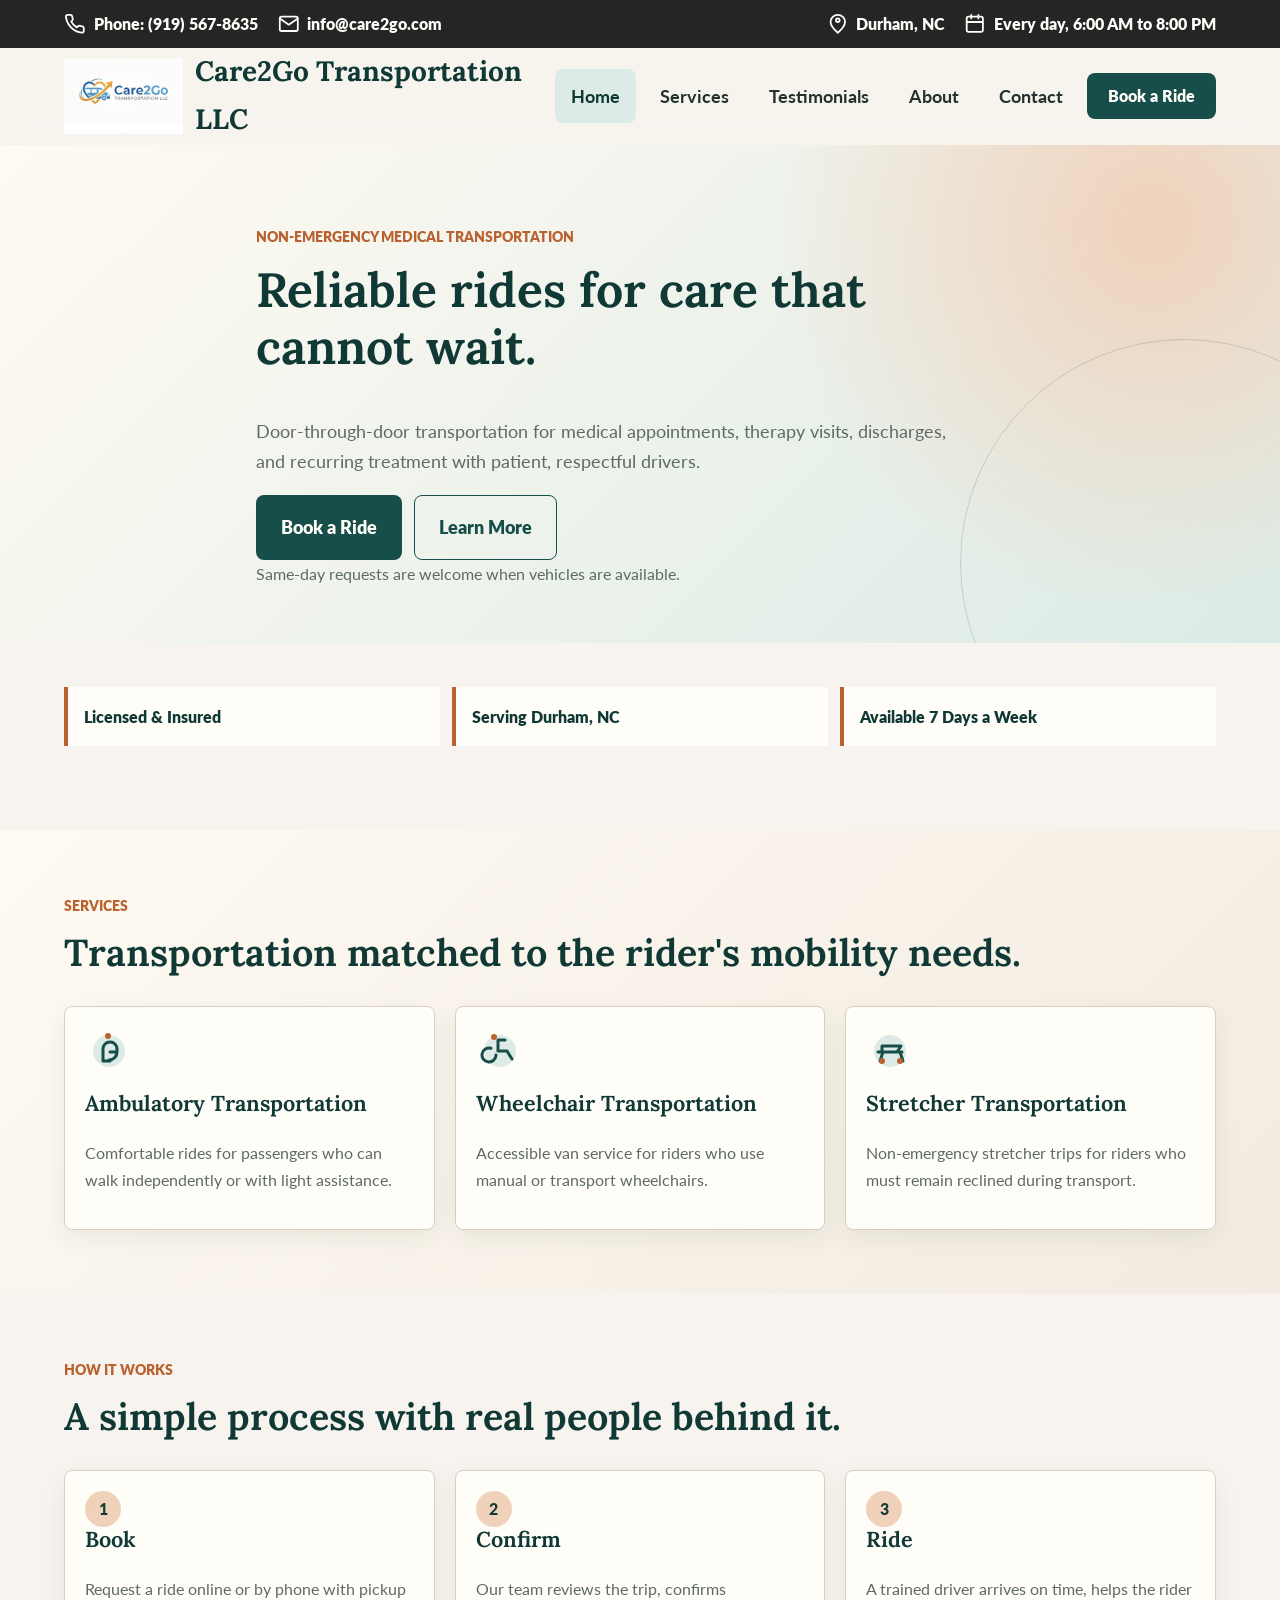
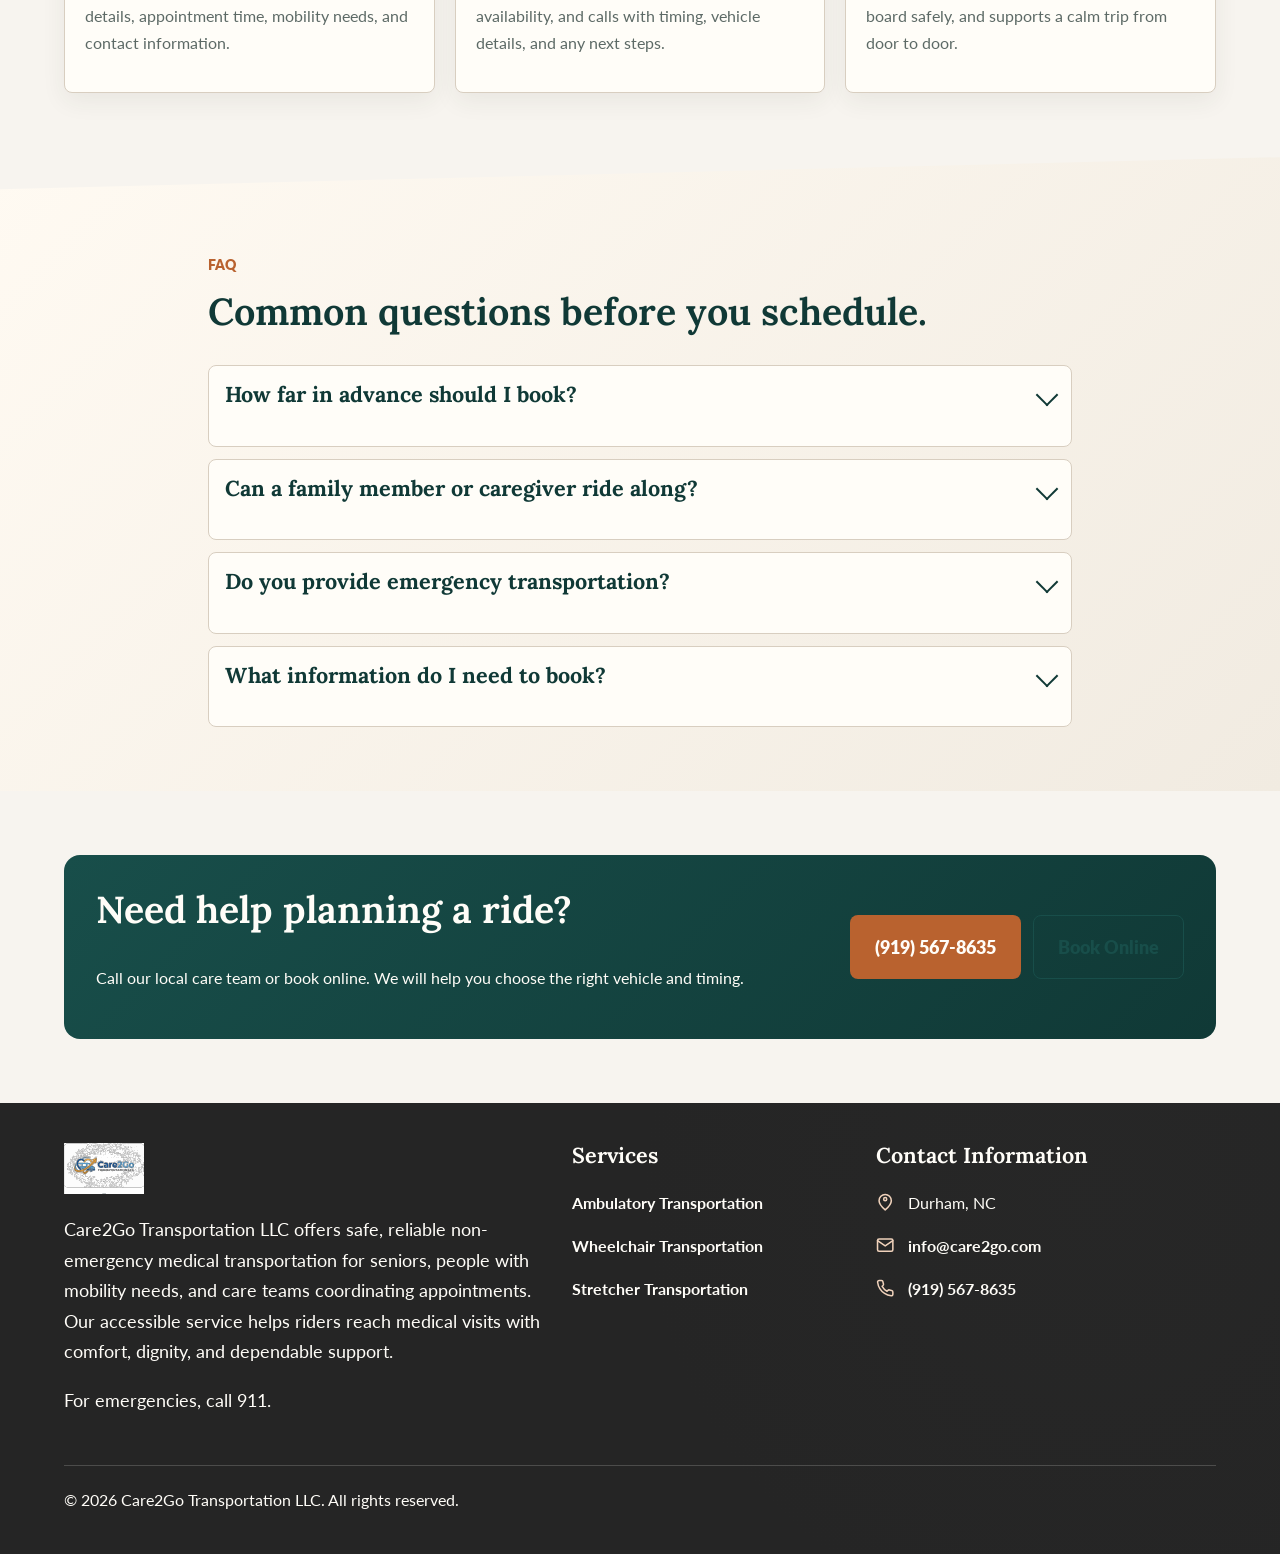
==== index.html @ b7000caa "created Care2Go web, needs work on styling" ====
<!doctype html>
<html lang="en">
  <head>
    <meta charset="utf-8">
    <meta name="viewport" content="width=device-width, initial-scale=1">
    <meta name="description" content="">
    <meta property="og:title" content="">
    <meta property="og:description" content="">
    <meta property="og:type" content="website">
    <link rel="preconnect" href="https://fonts.googleapis.com">
    <link rel="preconnect" href="https://fonts.gstatic.com" crossorigin>
    <link rel="icon" type="image/svg+xml" href="images/logo.svg">
    <link href="https://fonts.googleapis.com/css2?family=Lora:wght@400;600;700&family=Lato:wght@400;700&display=swap" rel="stylesheet">
    <link rel="stylesheet" href="css/variables.css">
    <link rel="stylesheet" href="css/base.css">
    <link rel="stylesheet" href="css/layout.css">
    <link rel="stylesheet" href="css/components.css">
    <link rel="stylesheet" href="css/animations.css">
    <script src="data/content.js" defer></script>
    <script src="js/layout.js" defer></script>
    <script src="js/render.js" defer></script>
    <script src="js/nav.js" defer></script>
    <script src="js/accordion.js" defer></script>
    <script src="js/smooth-scroll.js" defer></script>
    <script src="js/scroll-animations.js" defer></script>
  </head>
  <body data-page="home">
    <a class="skip-link" href="#main" data-skip-link></a>
    <header class="site-header" data-site-header></header>
    <main id="main" tabindex="-1"></main>
    <footer class="site-footer" data-site-footer></footer>
  </body>
</html>
---- css/variables.css ----
:root {
  --font-display: "Lora", Georgia, serif;
  --font-body: "Lato", Arial, sans-serif;

  --color-base: #f7f4ef;
  --color-base-soft: #fffaf2;
  --color-base-strong: #ece5da;
  --color-surface: #fffdf8;
  --color-surface-muted: #f1ebe1;
  --color-primary: #184e4a;
  --color-primary-dark: #103936;
  --color-primary-soft: #dcebe6;
  --color-utility-bar: #252525;
  --color-accent: #b9622f;
  --color-accent-soft: #f0d2bb;
  --color-text: #24322f;
  --color-text-muted: #5d6a66;
  --color-border: #d8cec0;
  --color-focus: #8f4d22;
  --color-shadow: rgba(36, 50, 47, 0.14);
  --color-overlay: rgba(16, 57, 54, 0.94);

  --space-1: 0.25rem;
  --space-2: 0.5rem;
  --space-3: 0.75rem;
  --space-4: 1rem;
  --space-5: 1.25rem;
  --space-6: 1.5rem;
  --space-7: 2rem;
  --space-8: 2.5rem;
  --space-9: 3rem;
  --space-10: 4rem;
  --space-11: 5rem;
  --space-12: 6rem;

  --radius-xs: 0.25rem;
  --radius-sm: 0.5rem;
  --radius-md: 0.75rem;
  --radius-lg: 1rem;

  --container: 72rem;
  --container-narrow: 54rem;
  --border-width: 0.0625rem;
  --focus-width: 0.1875rem;
  --nav-height: 6rem;

  --font-size-xs: 0.875rem;
  --font-size-sm: 0.95rem;
  --font-size-base: 1rem;
  --font-size-md: 1.125rem;
  --font-size-lg: 1.35rem;
  --font-size-xl: 1.75rem;
  --font-size-2xl: 2.35rem;
  --font-size-3xl: 3rem;

  --line-tight: 1.12;
  --line-heading: 1.2;
  --line-body: 1.7;

  --duration-fast: 160ms;
  --duration-med: 260ms;
  --duration-slow: 620ms;
  --ease-standard: cubic-bezier(0.2, 0.8, 0.2, 1);
}
---- css/base.css ----
*,
*::before,
*::after {
  box-sizing: border-box;
}

html {
  min-width: 320px;
  scroll-behavior: smooth;
}

body {
  margin: 0;
  background: var(--color-base);
  color: var(--color-text);
  font-family: var(--font-body);
  font-size: var(--font-size-base);
  line-height: var(--line-body);
  text-rendering: optimizeLegibility;
}

body.nav-open {
  overflow: hidden;
}

img,
svg,
iframe {
  max-width: 100%;
}

img {
  display: block;
  height: auto;
}

a {
  color: var(--color-primary);
  text-decoration-thickness: var(--border-width);
  text-underline-offset: var(--space-1);
}

a:hover {
  color: var(--color-primary-dark);
}

button,
input,
textarea {
  font: inherit;
}

button {
  cursor: pointer;
}

:focus-visible {
  outline: var(--focus-width) solid var(--color-focus);
  outline-offset: var(--space-1);
}

h1,
h2,
h3,
p {
  margin-top: 0;
}

h1,
h2,
h3 {
  color: var(--color-primary-dark);
  font-family: var(--font-display);
  font-weight: 650;
  line-height: var(--line-heading);
}

h1 {
  font-size: clamp(var(--font-size-2xl), 7vw, var(--font-size-3xl));
}

h2 {
  font-size: clamp(var(--font-size-xl), 4vw, var(--font-size-2xl));
}

h3 {
  font-size: var(--font-size-lg);
}

p {
  color: var(--color-text-muted);
}

main {
  min-height: 60vh;
}

.skip-link {
  position: absolute;
  top: var(--space-3);
  left: var(--space-3);
  z-index: 1000;
  transform: translateY(-140%);
  border-radius: var(--radius-sm);
  background: var(--color-primary-dark);
  color: var(--color-surface);
  padding: var(--space-3) var(--space-4);
  text-decoration: none;
  transition: transform var(--duration-fast) var(--ease-standard);
}

.skip-link:focus {
  transform: translateY(0);
}

.sr-only {
  position: absolute;
  width: 1px;
  height: 1px;
  overflow: hidden;
  clip: rect(0, 0, 0, 0);
  white-space: nowrap;
}
---- css/layout.css ----
.container {
  width: min(100% - (var(--space-5) * 2), var(--container));
  margin-inline: auto;
}

.container-narrow {
  width: min(100% - (var(--space-5) * 2), var(--container-narrow));
  margin-inline: auto;
}

.section {
  padding-block: var(--space-10);
}

.booking-form-section {
  padding-top: var(--space-6);
}

.section-muted {
  background:
    linear-gradient(135deg, var(--color-base-soft), var(--color-surface-muted));
}

.section-diagonal {
  clip-path: polygon(0 var(--space-7), 100% 0, 100% 100%, 0 100%);
  padding-top: var(--space-12);
}

.page-header {
  padding-block: var(--space-10) var(--space-8);
  background:
    radial-gradient(circle at 85% 10%, var(--color-accent-soft), transparent 28rem),
    linear-gradient(135deg, var(--color-base-soft), var(--color-primary-soft));
}

.page-header .container-narrow {
  margin-inline: auto;
}

.eyebrow {
  color: var(--color-accent);
  font-size: var(--font-size-xs);
  font-weight: 800;
  margin-bottom: var(--space-3);
  text-transform: uppercase;
}

.intro {
  max-width: 44rem;
  font-size: var(--font-size-md);
}

.grid {
  display: grid;
  gap: var(--space-5);
}

.grid-3 {
  grid-template-columns: 1fr;
}

.grid-2 {
  grid-template-columns: 1fr;
}

.split {
  display: grid;
  gap: var(--space-7);
}

.hero {
  position: relative;
  overflow: hidden;
  padding-block: var(--space-11) var(--space-8);
  background:
    linear-gradient(120deg, rgba(24, 78, 74, 0.12) 0 1px, transparent 1px 7rem),
    radial-gradient(circle at 90% 16%, var(--color-accent-soft), transparent 24rem),
    linear-gradient(135deg, var(--color-base-soft), var(--color-primary-soft));
}

.hero::after {
  position: absolute;
  right: -8rem;
  bottom: -9rem;
  width: 28rem;
  height: 28rem;
  border: var(--border-width) solid rgba(24, 78, 74, 0.18);
  border-radius: 50%;
  content: "";
}

.hero-content {
  position: relative;
  z-index: 1;
  max-width: 48rem;
}

.hero-actions,
.cta-actions,
.button-row {
  display: flex;
  flex-wrap: wrap;
  gap: var(--space-3);
  align-items: center;
}

.trust-bar {
  display: grid;
  gap: var(--space-3);
  padding-block: var(--space-5);
}

.feature-row {
  display: grid;
  gap: var(--space-6);
  align-items: center;
}

.jotform-frame {
  width: 100%;
  height: 90rem;
  min-height: 56rem;
  border: 0;
  background: transparent;
  overflow: hidden;
}

.booking-form-shell {
  display: grid;
  gap: var(--space-4);
}

.booking-form-fallback {
  margin-inline: auto;
  text-align: center;
}

@media (min-width: 48rem) {
  .grid-2 {
    grid-template-columns: repeat(2, minmax(0, 1fr));
  }

  .grid-3 {
    grid-template-columns: repeat(3, minmax(0, 1fr));
  }

  .split,
  .feature-row {
    grid-template-columns: minmax(0, 0.9fr) minmax(0, 1.1fr);
  }

  .trust-bar {
    grid-template-columns: repeat(3, minmax(0, 1fr));
  }
}
---- css/components.css ----
.site-header {
  position: sticky;
  top: 0;
  z-index: 100;
  overflow: visible;
  border-bottom: var(--border-width) solid transparent;
  background: rgba(247, 244, 239, 0.94);
  backdrop-filter: blur(14px);
  transition: box-shadow var(--duration-med) var(--ease-standard), border-color var(--duration-med) var(--ease-standard);
}

.site-header.is-scrolled {
  border-color: var(--color-border);
  box-shadow: 0 0.5rem 1.5rem var(--color-shadow);
}

.top-bar {
  background: var(--color-utility-bar);
  color: var(--color-surface);
  font-size: var(--font-size-base);
  font-weight: 800;
}

.top-bar-inner {
  display: flex;
  min-height: 3rem;
  flex-wrap: wrap;
  align-items: center;
  justify-content: space-between;
  gap: var(--space-2) var(--space-5);
  padding-block: var(--space-2);
}

.top-bar-group {
  display: flex;
  flex-wrap: wrap;
  align-items: center;
  gap: var(--space-2) var(--space-5);
}

.top-bar-group-right {
  justify-content: flex-end;
}

.top-bar-link,
.top-bar-item {
  display: inline-flex;
  align-items: center;
  gap: var(--space-2);
  color: var(--color-surface);
  text-decoration: none;
}

.top-bar svg {
  width: 1.35rem;
  height: 1.35rem;
  flex: 0 0 auto;
  fill: none;
  stroke: currentColor;
  stroke-linecap: round;
  stroke-linejoin: round;
  stroke-width: 2;
}

.top-bar-link:hover,
.top-bar-link:focus-visible {
  color: var(--color-accent-soft);
}

.nav-shell {
  position: relative;
  display: flex;
  min-height: var(--nav-height);
  align-items: center;
  justify-content: space-between;
  gap: var(--space-4);
}

.brand {
  display: inline-flex;
  align-items: center;
  gap: var(--space-3);
  color: var(--color-primary-dark);
  font-family: var(--font-display);
  font-size: var(--font-size-xl);
  font-weight: 700;
  text-decoration: none;
}

.brand-logo {
  width: auto;
  height: 4.75rem;
  max-width: 15rem;
  object-fit: contain;
}

.brand span {
  display: none;
}

.nav-toggle {
  display: inline-flex;
  width: 3.35rem;
  height: 3.35rem;
  align-items: center;
  justify-content: center;
  border: var(--border-width) solid var(--color-border);
  border-radius: var(--radius-sm);
  background: var(--color-surface);
  color: var(--color-primary);
}

.nav-toggle-lines,
.nav-toggle-lines::before,
.nav-toggle-lines::after {
  display: block;
  width: 1.45rem;
  height: 0.16rem;
  border-radius: var(--radius-xs);
  background: currentColor;
  content: "";
  transition: transform var(--duration-fast) var(--ease-standard), opacity var(--duration-fast) var(--ease-standard);
}

.nav-toggle-lines::before {
  transform: translateY(-0.4rem);
}

.nav-toggle-lines::after {
  transform: translateY(0.275rem);
}

.nav-toggle[aria-expanded="true"] .nav-toggle-lines {
  transform: rotate(45deg);
}

.nav-toggle[aria-expanded="true"] .nav-toggle-lines::before {
  transform: translateY(0) rotate(90deg);
}

.nav-toggle[aria-expanded="true"] .nav-toggle-lines::after {
  opacity: 0;
}

.nav-links {
  position: absolute;
  top: 100%;
  right: 0;
  left: 0;
  display: none;
  flex-direction: column;
  gap: var(--space-2);
  border: var(--border-width) solid var(--color-border);
  border-radius: var(--radius-md);
  background: var(--color-surface);
  box-shadow: 0 1rem 2rem var(--color-shadow);
  padding: var(--space-4);
}

.nav-links.is-open {
  display: flex;
}

.nav-link {
  border-radius: var(--radius-sm);
  color: var(--color-text);
  font-size: var(--font-size-md);
  font-weight: 700;
  padding: var(--space-4) var(--space-5);
  text-decoration: none;
}

.nav-link:hover,
.nav-link.is-active {
  background: var(--color-primary-soft);
  color: var(--color-primary-dark);
}

.button {
  display: inline-flex;
  min-height: 3.35rem;
  align-items: center;
  justify-content: center;
  border: var(--border-width) solid transparent;
  border-radius: var(--radius-sm);
  padding: var(--space-4) var(--space-6);
  font-size: var(--font-size-md);
  font-weight: 800;
  text-decoration: none;
  transition: transform var(--duration-fast) var(--ease-standard), box-shadow var(--duration-fast) var(--ease-standard), background var(--duration-fast) var(--ease-standard);
}

.button:hover,
.button:focus-visible {
  transform: translateY(-2px);
  box-shadow: 0 0.65rem 1.2rem var(--color-shadow);
}

.button-primary {
  background: var(--color-primary);
  color: var(--color-surface);
}

.button-primary:hover {
  background: var(--color-primary-dark);
  color: var(--color-surface);
}

.button-secondary {
  border-color: var(--color-primary);
  background: transparent;
  color: var(--color-primary);
}

.button-secondary:hover {
  background: var(--color-primary-soft);
}

.button-accent {
  background: var(--color-accent);
  color: var(--color-surface);
}

.nav-cta {
  flex: 0 0 auto;
  min-height: 2.9rem;
  padding: var(--space-3) var(--space-5);
  font-size: var(--font-size-base);
  line-height: 1.2;
  white-space: nowrap;
}

.card,
.service-detail,
.contact-panel,
.form-card {
  border: var(--border-width) solid var(--color-border);
  border-radius: var(--radius-sm);
  background: var(--color-surface);
  box-shadow: 0 0.5rem 1.5rem rgba(36, 50, 47, 0.07);
}

.card {
  padding: var(--space-5);
  transition: transform var(--duration-fast) var(--ease-standard), box-shadow var(--duration-fast) var(--ease-standard);
}

.card:hover,
.card:focus-within {
  transform: translateY(-2px);
  box-shadow: 0 0.9rem 1.8rem var(--color-shadow);
}

.service-icon {
  width: 3rem;
  height: 3rem;
  margin-bottom: var(--space-4);
}

.trust-item {
  display: flex;
  align-items: center;
  gap: var(--space-3);
  border-left: 0.25rem solid var(--color-accent);
  background: var(--color-surface);
  color: var(--color-primary-dark);
  font-weight: 800;
  padding: var(--space-4);
}

.step-number {
  display: inline-flex;
  width: 2.25rem;
  height: 2.25rem;
  align-items: center;
  justify-content: center;
  border-radius: 50%;
  background: var(--color-accent-soft);
  color: var(--color-primary-dark);
  font-weight: 900;
}

.accordion {
  display: grid;
  gap: var(--space-3);
}

.accordion-item {
  border: var(--border-width) solid var(--color-border);
  border-radius: var(--radius-sm);
  background: var(--color-surface);
  overflow: hidden;
}

.accordion-trigger {
  display: flex;
  width: 100%;
  align-items: center;
  justify-content: space-between;
  gap: var(--space-4);
  border: 0;
  background: transparent;
  color: var(--color-primary-dark);
  font-weight: 800;
  padding: var(--space-4);
  text-align: left;
}

.accordion-icon {
  flex: 0 0 auto;
  width: 1rem;
  height: 1rem;
  border-right: 0.125rem solid currentColor;
  border-bottom: 0.125rem solid currentColor;
  transform: rotate(45deg);
  transition: transform var(--duration-fast) var(--ease-standard);
}

.accordion-trigger[aria-expanded="true"] .accordion-icon {
  transform: rotate(225deg);
}

.accordion-panel {
  display: none;
  padding: 0 var(--space-4) var(--space-4);
}

.accordion-panel.is-open {
  display: block;
}

.cta-banner {
  display: grid;
  gap: var(--space-5);
  align-items: center;
  border-radius: var(--radius-lg);
  background:
    linear-gradient(135deg, var(--color-primary), var(--color-primary-dark));
  color: var(--color-surface);
  padding: var(--space-7);
}

.cta-banner h2,
.cta-banner p {
  color: var(--color-surface);
}

.service-detail {
  display: grid;
  gap: var(--space-4);
  padding: var(--space-5);
}

.detail-list {
  display: grid;
  gap: var(--space-4);
}

.detail-term {
  color: var(--color-primary-dark);
  font-weight: 900;
}

.contact-panel,
.form-card {
  padding: var(--space-5);
}

.contact-list {
  display: grid;
  gap: var(--space-4);
  margin: 0;
}

.contact-list div {
  display: grid;
  gap: var(--space-1);
}

.contact-list dt {
  color: var(--color-text-muted);
  font-size: var(--font-size-xs);
  font-weight: 800;
  text-transform: uppercase;
}

.contact-list dd {
  margin: 0;
  color: var(--color-primary-dark);
  font-weight: 800;
}

.contact-form {
  display: grid;
  gap: var(--space-4);
}

.field {
  display: grid;
  gap: var(--space-2);
}

.field label {
  color: var(--color-primary-dark);
  font-weight: 800;
}

.field input,
.field textarea {
  width: 100%;
  border: var(--border-width) solid var(--color-border);
  border-radius: var(--radius-sm);
  background: var(--color-base-soft);
  color: var(--color-text);
  padding: var(--space-3);
}

.field textarea {
  min-height: 9rem;
  resize: vertical;
}

.site-footer {
  position: relative;
  overflow: hidden;
  background:
    linear-gradient(rgba(37, 37, 37, 0.94), rgba(37, 37, 37, 0.94)),
    radial-gradient(circle at 85% 20%, rgba(220, 235, 230, 0.16), transparent 28rem),
    var(--color-utility-bar);
  color: var(--color-surface);
  padding-block: var(--space-8);
}

.footer-grid {
  display: grid;
  gap: var(--space-7);
}

.site-footer a,
.site-footer p {
  color: var(--color-surface);
}

.site-footer h2 {
  color: var(--color-surface);
  font-size: var(--font-size-lg);
  margin-bottom: var(--space-5);
}

.footer-logo {
  width: auto;
  height: 3.2rem;
  max-width: 14rem;
  object-fit: contain;
}

.footer-logo-link {
  display: inline-flex;
  margin-bottom: var(--space-5);
}

.footer-brand-column p {
  max-width: 31rem;
  font-size: var(--font-size-md);
}

.footer-list,
.footer-contact-list {
  display: grid;
  gap: var(--space-4);
  margin: 0;
  padding: 0;
  list-style: none;
}

.footer-list a,
.footer-contact-list a {
  font-weight: 700;
  text-decoration: none;
}

.footer-list a:hover,
.footer-contact-list a:hover {
  color: var(--color-accent-soft);
}

.footer-contact-list li {
  display: grid;
  grid-template-columns: 1.25rem minmax(0, 1fr);
  gap: var(--space-3);
  align-items: start;
}

.footer-contact-list svg {
  width: 1.15rem;
  height: 1.15rem;
  margin-top: 0.25rem;
  fill: none;
  stroke: var(--color-accent-soft);
  stroke-linecap: round;
  stroke-linejoin: round;
  stroke-width: 2;
}

.footer-bottom {
  border-top: var(--border-width) solid rgba(255, 253, 248, 0.18);
  margin-top: var(--space-7);
  padding-top: var(--space-5);
}

.footer-bottom p {
  margin-bottom: 0;
}

@media (min-width: 48rem) {
  .top-bar-inner {
    flex-wrap: nowrap;
  }

  .brand span {
    display: inline;
  }

  .nav-toggle {
    display: none;
  }

  .nav-links {
    position: static;
    display: flex;
    flex-direction: row;
    align-items: center;
    border: 0;
    background: transparent;
    box-shadow: none;
    padding: 0;
  }

  .nav-link {
    padding: var(--space-3) var(--space-4);
  }

  .footer-grid {
    grid-template-columns: minmax(16rem, 1.4fr) minmax(10rem, 0.8fr) minmax(13rem, 1fr);
  }

  .cta-banner {
    grid-template-columns: minmax(0, 1fr) auto;
  }
}
---- css/animations.css ----
@keyframes hero-rise {
  from {
    opacity: 0;
    transform: translateY(var(--space-4));
  }

  to {
    opacity: 1;
    transform: translateY(0);
  }
}

.hero-animate {
  opacity: 0;
  animation: hero-rise var(--duration-slow) var(--ease-standard) forwards;
}

.hero-delay-1 {
  animation-delay: 80ms;
}

.hero-delay-2 {
  animation-delay: 180ms;
}

.hero-delay-3 {
  animation-delay: 280ms;
}

.hero-delay-4 {
  animation-delay: 380ms;
}

.scroll-reveal {
  opacity: 0.34;
  transform: translateY(var(--space-3));
  transition:
    opacity var(--duration-med) var(--ease-standard),
    transform var(--duration-med) var(--ease-standard);
}

.scroll-reveal.is-visible {
  opacity: 1;
  transform: translateY(0);
}

.scroll-reveal-delay-1 {
  transition-delay: 30ms;
}

.scroll-reveal-delay-2 {
  transition-delay: 60ms;
}

.scroll-reveal-delay-3 {
  transition-delay: 90ms;
}

@media (prefers-reduced-motion: reduce) {
  *,
  *::before,
  *::after {
    scroll-behavior: auto !important;
    animation-duration: 1ms !important;
    animation-iteration-count: 1 !important;
    transition-duration: 1ms !important;
  }
}
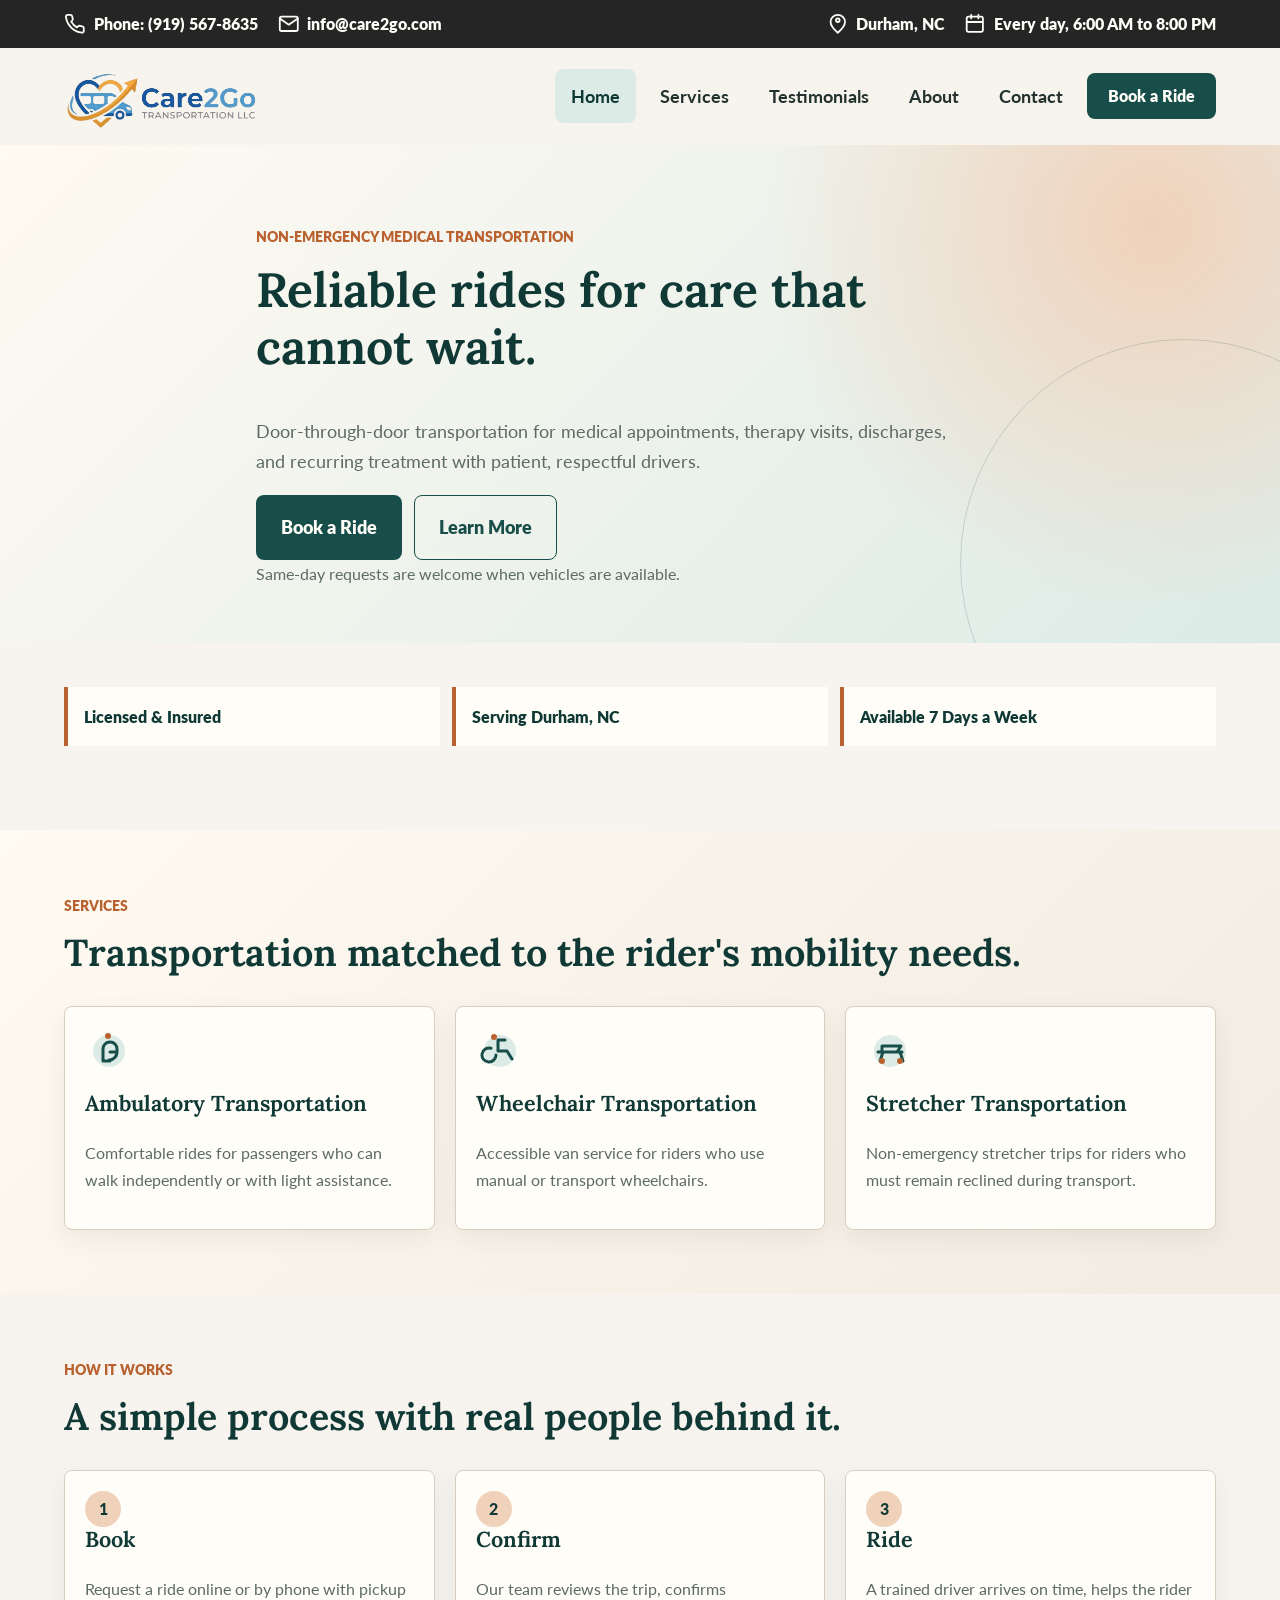
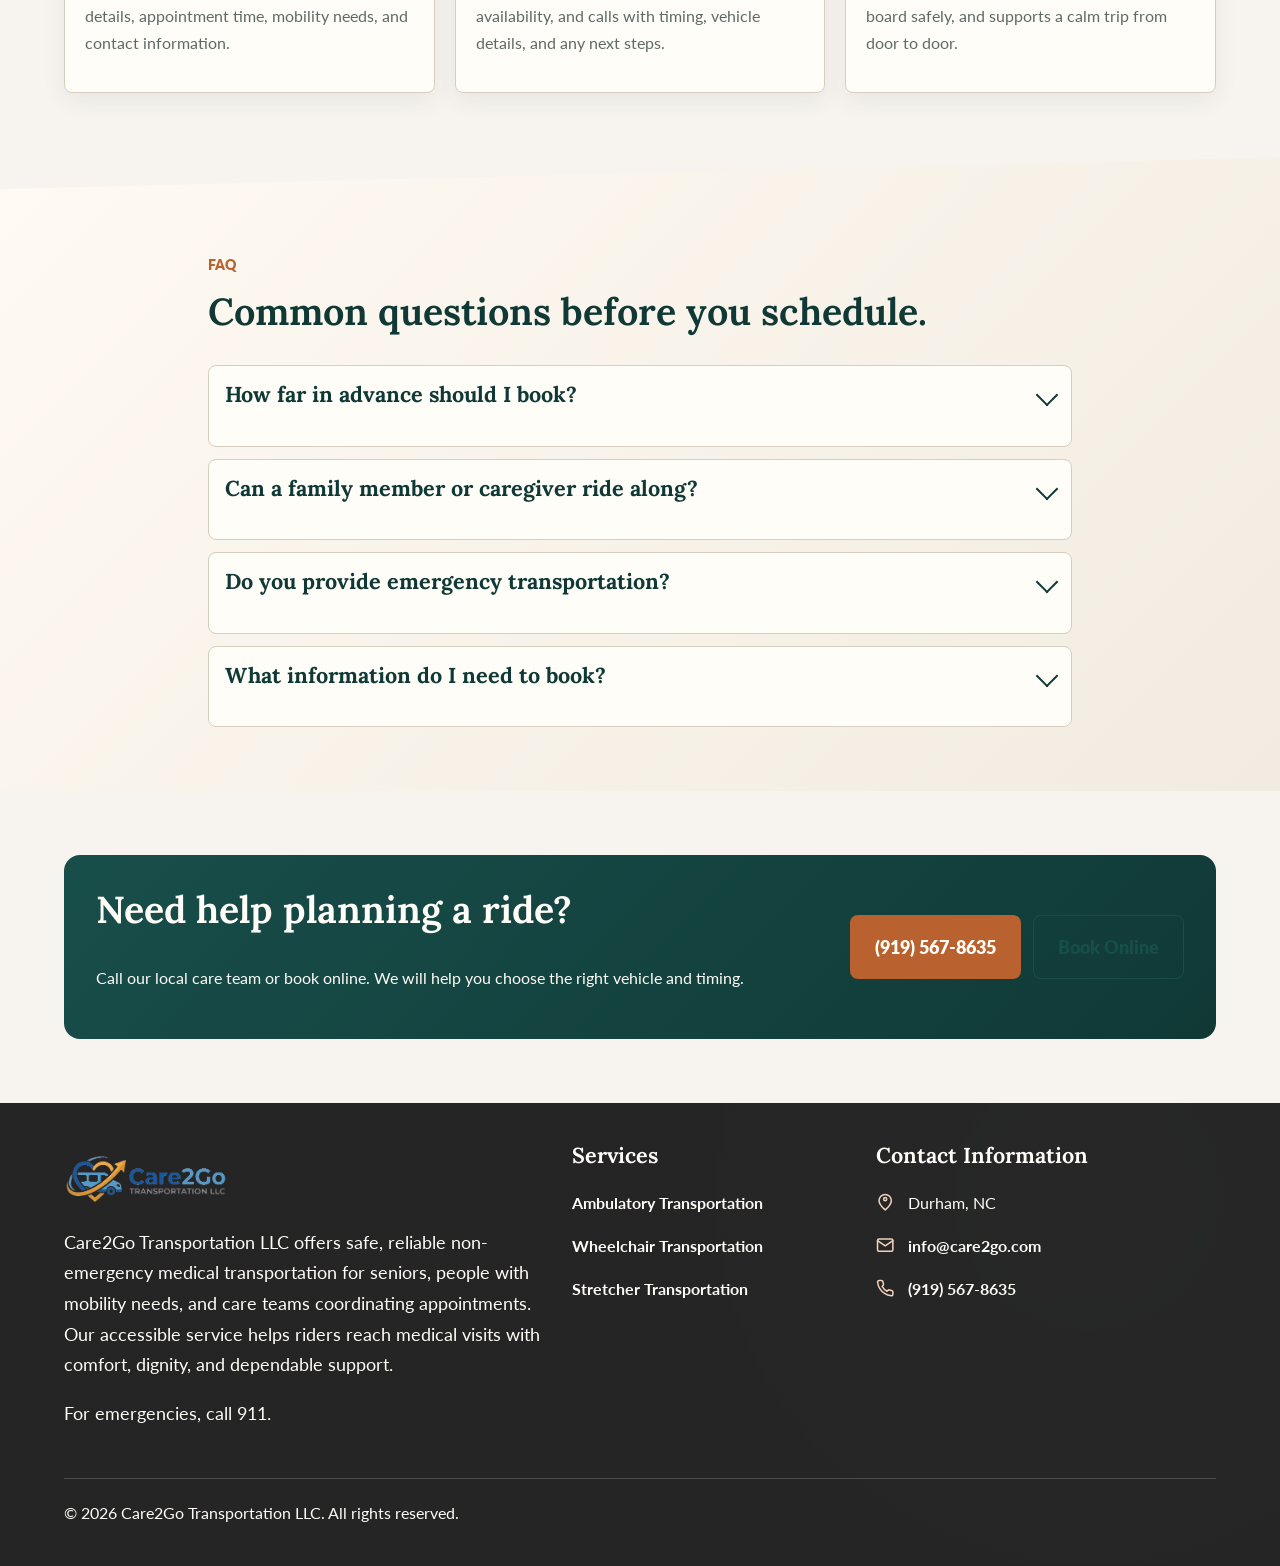
==== commit 34d0ed4e: "updated styling and logos" ====
--- a/index.html
+++ b/index.html
@@ -9,7 +9,7 @@
     <meta property="og:type" content="website">
     <link rel="preconnect" href="https://fonts.googleapis.com">
     <link rel="preconnect" href="https://fonts.gstatic.com" crossorigin>
-    <link rel="icon" type="image/svg+xml" href="images/logo.svg">
+    <link rel="icon" type="image/png" href="images/care2go%20logo.png">
     <link href="https://fonts.googleapis.com/css2?family=Lora:wght@400;600;700&family=Lato:wght@400;700&display=swap" rel="stylesheet">
     <link rel="stylesheet" href="css/variables.css">
     <link rel="stylesheet" href="css/base.css">
--- a/css/components.css
+++ b/css/components.css
@@ -90,12 +90,8 @@
 .brand-logo {
   width: auto;
   height: 4.75rem;
-  max-width: 15rem;
+  max-width: 18rem;
   object-fit: contain;
-}
-
-.brand span {
-  display: none;
 }
 
 .nav-toggle {
@@ -449,8 +445,8 @@
 
 .footer-logo {
   width: auto;
-  height: 3.2rem;
-  max-width: 14rem;
+  height: 4rem;
+  max-width: 18rem;
   object-fit: contain;
 }
 
@@ -515,10 +511,6 @@
 @media (min-width: 48rem) {
   .top-bar-inner {
     flex-wrap: nowrap;
-  }
-
-  .brand span {
-    display: inline;
   }
 
   .nav-toggle {
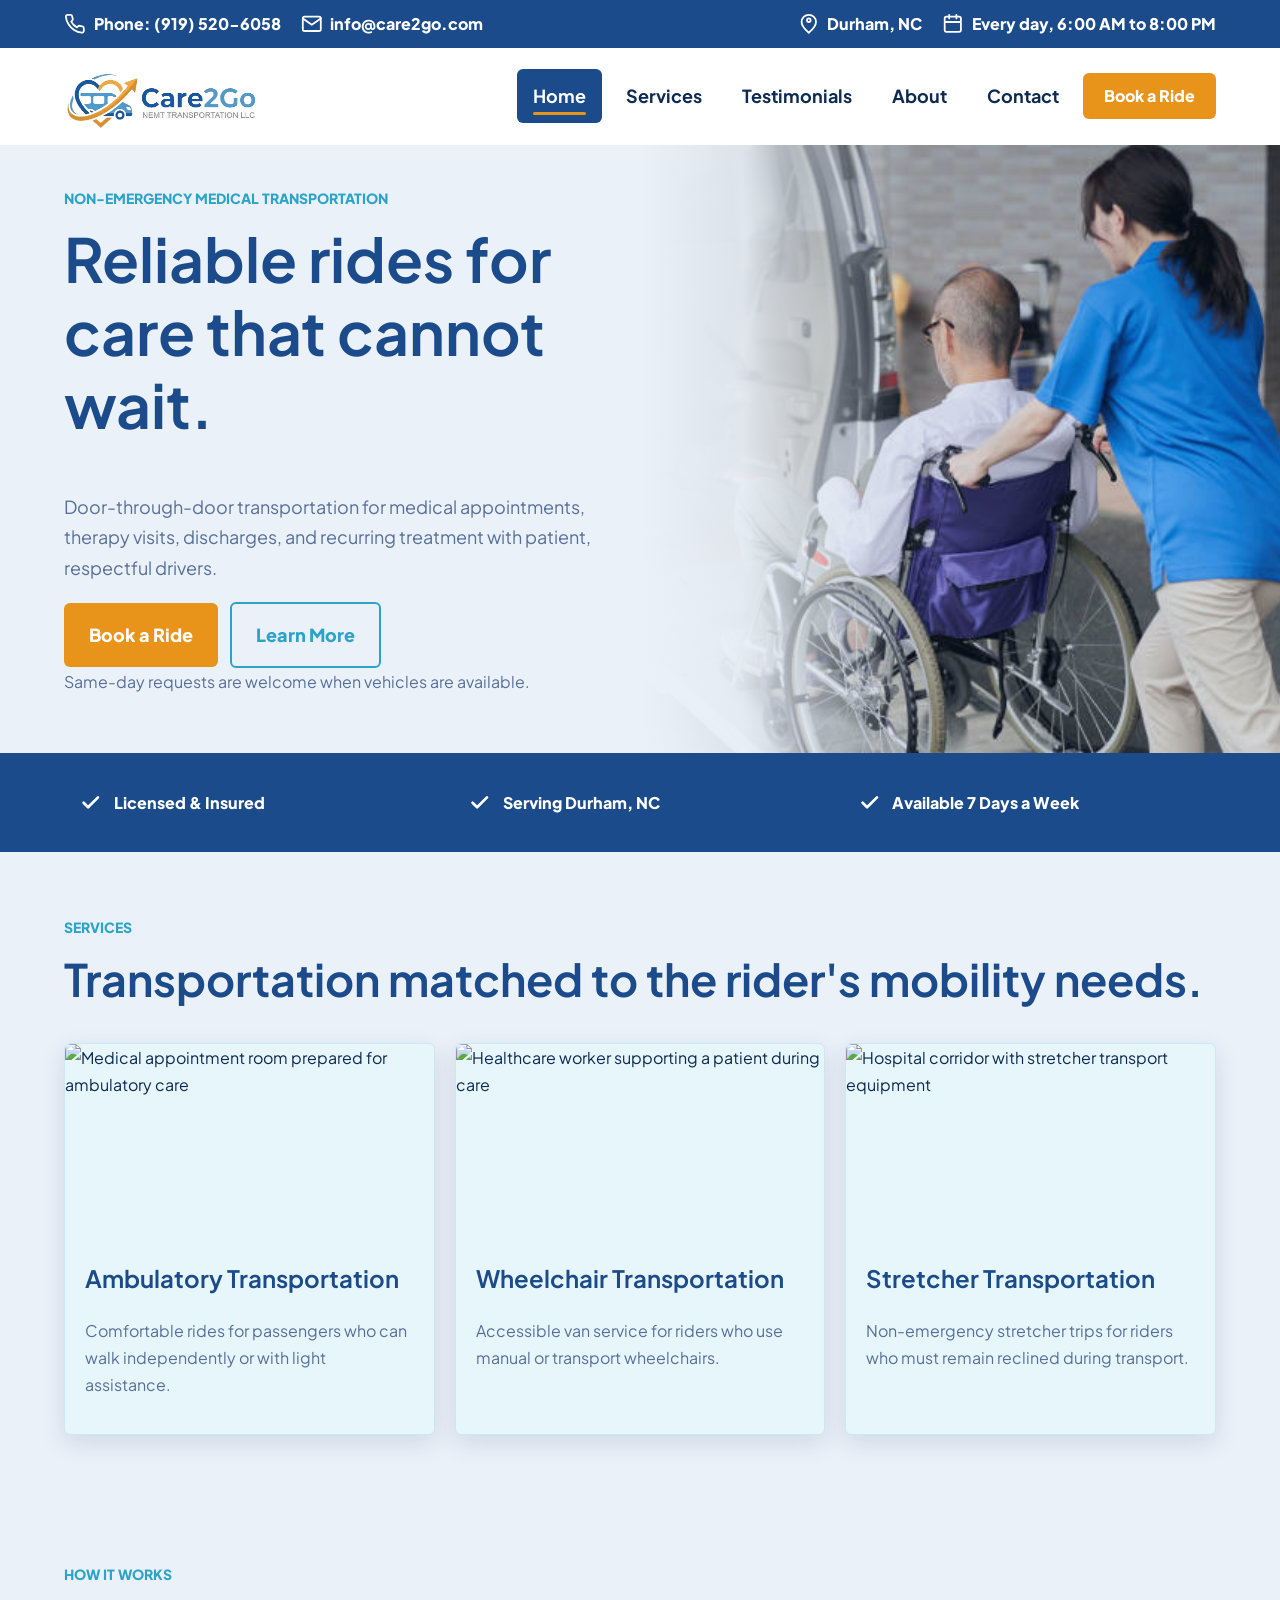
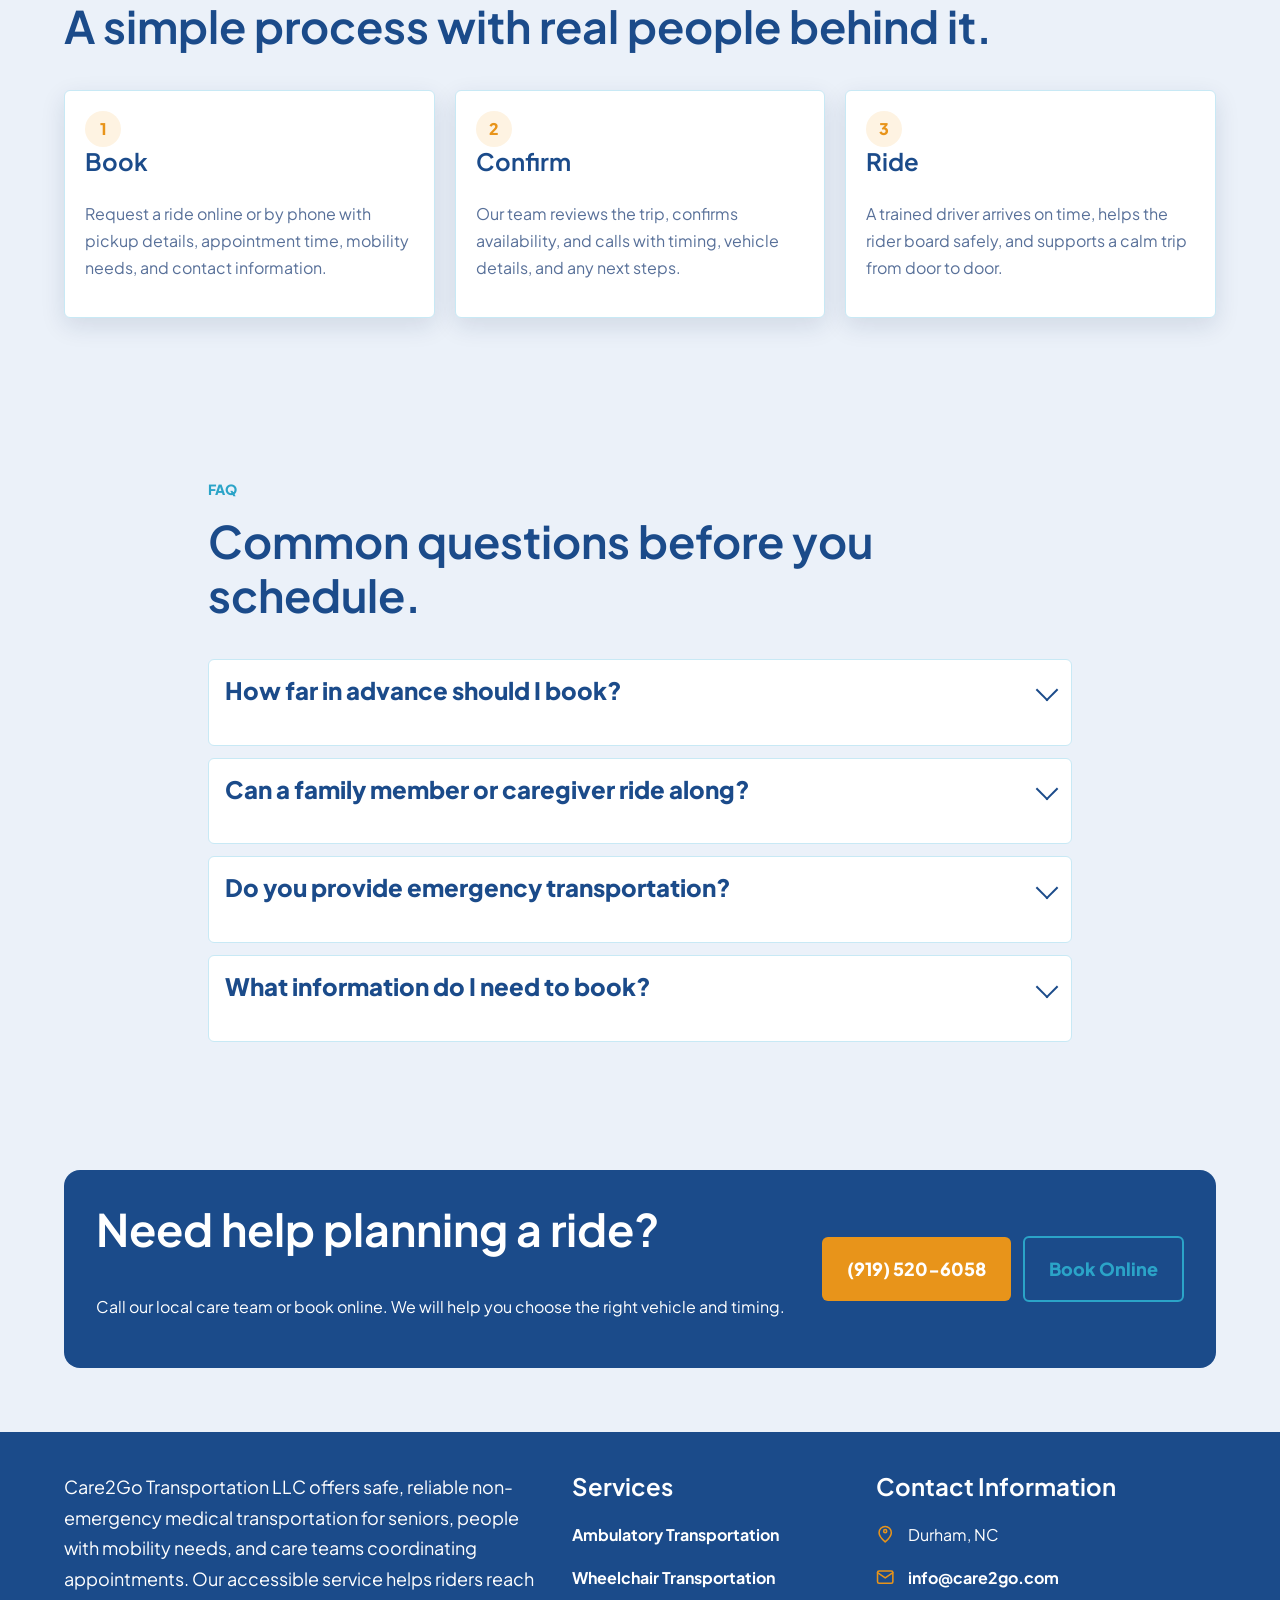
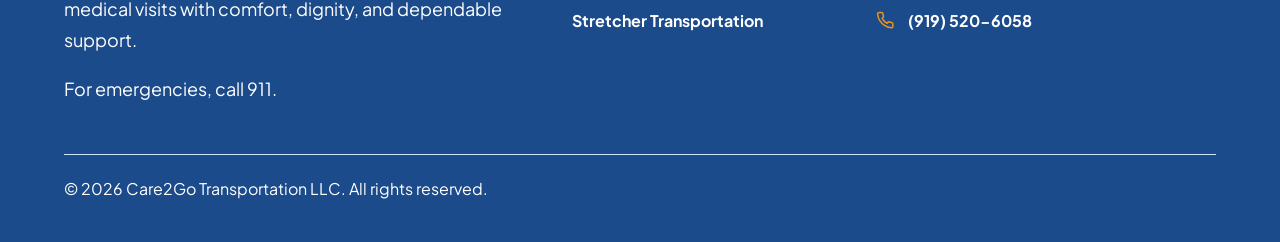
==== commit c60785f0: "Redesign styles: fonts, colors, icons, and UI Switch site font to Plus Jakarta Sans and overhaul the" ====
--- a/index.html
+++ b/index.html
@@ -10,7 +10,7 @@
     <link rel="preconnect" href="https://fonts.googleapis.com">
     <link rel="preconnect" href="https://fonts.gstatic.com" crossorigin>
     <link rel="icon" type="image/png" href="images/care2go%20logo.png">
-    <link href="https://fonts.googleapis.com/css2?family=Lora:wght@400;600;700&family=Lato:wght@400;700&display=swap" rel="stylesheet">
+    <link href="https://fonts.googleapis.com/css2?family=Plus+Jakarta+Sans:wght@400;500;600;700;800&display=swap" rel="stylesheet">
     <link rel="stylesheet" href="css/variables.css">
     <link rel="stylesheet" href="css/base.css">
     <link rel="stylesheet" href="css/layout.css">
--- a/css/variables.css
+++ b/css/variables.css
@@ -1,24 +1,31 @@
 :root {
-  --font-display: "Lora", Georgia, serif;
-  --font-body: "Lato", Arial, sans-serif;
+  --font-display: "Plus Jakarta Sans", Arial, sans-serif;
+  --font-body: "Plus Jakarta Sans", Arial, sans-serif;
 
-  --color-base: #f7f4ef;
-  --color-base-soft: #fffaf2;
-  --color-base-strong: #ece5da;
-  --color-surface: #fffdf8;
-  --color-surface-muted: #f1ebe1;
-  --color-primary: #184e4a;
-  --color-primary-dark: #103936;
-  --color-primary-soft: #dcebe6;
-  --color-utility-bar: #252525;
-  --color-accent: #b9622f;
-  --color-accent-soft: #f0d2bb;
-  --color-text: #24322f;
-  --color-text-muted: #5d6a66;
-  --color-border: #d8cec0;
-  --color-focus: #8f4d22;
-  --color-shadow: rgba(36, 50, 47, 0.14);
-  --color-overlay: rgba(16, 57, 54, 0.94);
+  --color-navy: #1B4B8A;
+  --color-teal: #2BA4C8;
+  --color-amber: #E8941A;
+  --color-teal-tint: #E6F6FB;
+  --color-teal-border: #C8E9F5;
+  --color-amber-tint: #FEF3E2;
+
+  --color-base: #EBF1F9;
+  --color-surface: #FFFFFF;
+  --color-primary: var(--color-navy);
+  --color-primary-dark: var(--color-navy);
+  --color-primary-soft: var(--color-teal-tint);
+  --color-utility-bar: var(--color-navy);
+  --color-accent: var(--color-teal);
+  --color-accent-soft: var(--color-amber);
+  --color-cta: var(--color-amber);
+  --color-cta-soft: var(--color-amber-tint);
+  --color-text: #0D2A50;
+  --color-muted: #587099;
+  --color-text-muted: var(--color-muted);
+  --color-border: var(--color-teal-border);
+  --color-focus: var(--color-amber);
+  --color-shadow: rgba(13, 42, 80, 0.12);
+  --color-overlay: rgba(27, 75, 138, 0.15);
 
   --space-1: 0.25rem;
   --space-2: 0.5rem;
@@ -34,7 +41,7 @@
   --space-12: 6rem;
 
   --radius-xs: 0.25rem;
-  --radius-sm: 0.5rem;
+  --radius-sm: 6px;
   --radius-md: 0.75rem;
   --radius-lg: 1rem;
 
@@ -48,10 +55,10 @@
   --font-size-sm: 0.95rem;
   --font-size-base: 1rem;
   --font-size-md: 1.125rem;
-  --font-size-lg: 1.35rem;
-  --font-size-xl: 1.75rem;
-  --font-size-2xl: 2.35rem;
-  --font-size-3xl: 3rem;
+  --font-size-lg: 1.5rem;
+  --font-size-xl: 2rem;
+  --font-size-2xl: 2.8rem;
+  --font-size-3xl: 3.8rem;
 
   --line-tight: 1.12;
   --line-heading: 1.2;
--- a/css/base.css
+++ b/css/base.css
@@ -52,6 +52,7 @@
 
 button {
   cursor: pointer;
+  font-family: var(--font-body);
 }
 
 :focus-visible {
--- a/css/layout.css
+++ b/css/layout.css
@@ -17,20 +17,17 @@
 }
 
 .section-muted {
-  background:
-    linear-gradient(135deg, var(--color-base-soft), var(--color-surface-muted));
+  background: var(--color-base);
 }
 
 .section-diagonal {
-  clip-path: polygon(0 var(--space-7), 100% 0, 100% 100%, 0 100%);
+  clip-path: none;
   padding-top: var(--space-12);
 }
 
 .page-header {
   padding-block: var(--space-10) var(--space-8);
-  background:
-    radial-gradient(circle at 85% 10%, var(--color-accent-soft), transparent 28rem),
-    linear-gradient(135deg, var(--color-base-soft), var(--color-primary-soft));
+  background: var(--color-base);
 }
 
 .page-header .container-narrow {
@@ -69,30 +66,48 @@
 }
 
 .hero {
-  position: relative;
+  display: grid;
   overflow: hidden;
-  padding-block: var(--space-11) var(--space-8);
-  background:
-    linear-gradient(120deg, rgba(24, 78, 74, 0.12) 0 1px, transparent 1px 7rem),
-    radial-gradient(circle at 90% 16%, var(--color-accent-soft), transparent 24rem),
-    linear-gradient(135deg, var(--color-base-soft), var(--color-primary-soft));
+  background: var(--color-base);
 }
 
-.hero::after {
+.hero-content {
+  display: flex;
+  min-height: 31rem;
+  flex-direction: column;
+  justify-content: center;
+  padding: var(--space-8) max(var(--space-5), calc((100vw - var(--container)) / 2)) var(--space-8) max(var(--space-5), calc((100vw - var(--container)) / 2));
+}
+
+.hero-media {
+  position: relative;
+  min-height: 20rem;
+  order: -1;
+}
+
+.hero-media::before,
+.hero-media::after {
   position: absolute;
-  right: -8rem;
-  bottom: -9rem;
-  width: 28rem;
-  height: 28rem;
-  border: var(--border-width) solid rgba(24, 78, 74, 0.18);
-  border-radius: 50%;
+  inset: 0;
   content: "";
 }
 
-.hero-content {
-  position: relative;
+.hero-media::before {
   z-index: 1;
-  max-width: 48rem;
+  background: linear-gradient(180deg, var(--color-base) 0%, rgba(235, 241, 249, 0) 42%);
+  pointer-events: none;
+}
+
+.hero-media::after {
+  background: var(--color-overlay);
+}
+
+.hero-media img {
+  width: 100%;
+  height: 100%;
+  min-height: inherit;
+  object-fit: cover;
+  object-position: 68% center;
 }
 
 .hero-actions,
@@ -106,8 +121,13 @@
 
 .trust-bar {
   display: grid;
-  gap: var(--space-3);
+  gap: var(--space-4);
   padding-block: var(--space-5);
+}
+
+.trust-section {
+  background: var(--color-primary);
+  padding-block: 0;
 }
 
 .feature-row {
@@ -152,4 +172,22 @@
   .trust-bar {
     grid-template-columns: repeat(3, minmax(0, 1fr));
   }
+
+  .hero {
+    grid-template-columns: minmax(0, 1fr) minmax(0, 1fr);
+  }
+
+  .hero-content {
+    min-height: 38rem;
+    padding-right: var(--space-9);
+  }
+
+  .hero-media {
+    min-height: 38rem;
+    order: 0;
+  }
+
+  .hero-media::before {
+    background: linear-gradient(90deg, var(--color-base) 0%, rgba(235, 241, 249, 0.92) 16%, rgba(235, 241, 249, 0) 42%);
+  }
 }
--- a/css/components.css
+++ b/css/components.css
@@ -4,20 +4,20 @@
   z-index: 100;
   overflow: visible;
   border-bottom: var(--border-width) solid transparent;
-  background: rgba(247, 244, 239, 0.94);
-  backdrop-filter: blur(14px);
+  background: var(--color-surface);
   transition: box-shadow var(--duration-med) var(--ease-standard), border-color var(--duration-med) var(--ease-standard);
 }
 
-.site-header.is-scrolled {
-  border-color: var(--color-border);
-  box-shadow: 0 0.5rem 1.5rem var(--color-shadow);
+.site-header.is-scrolled,
+.site-header.scrolled {
+  border-color: transparent;
+  box-shadow: 0 1px 3px var(--color-shadow);
 }
 
 .top-bar {
   background: var(--color-utility-bar);
   color: var(--color-surface);
-  font-size: var(--font-size-base);
+  font-size: var(--font-size-sm);
   font-weight: 800;
 }
 
@@ -26,34 +26,39 @@
   min-height: 3rem;
   flex-wrap: wrap;
   align-items: center;
-  justify-content: space-between;
-  gap: var(--space-2) var(--space-5);
+  justify-content: center;
+  gap: var(--space-3);
   padding-block: var(--space-2);
 }
 
 .top-bar-group {
   display: flex;
-  flex-wrap: wrap;
-  align-items: center;
-  gap: var(--space-2) var(--space-5);
+  flex-wrap: nowrap;
+  align-items: center;
+  justify-content: center;
+  gap: var(--space-3);
+  width: 100%;
 }
 
 .top-bar-group-right {
-  justify-content: flex-end;
+  display: none;
+  justify-content: center;
 }
 
 .top-bar-link,
 .top-bar-item {
   display: inline-flex;
   align-items: center;
-  gap: var(--space-2);
+  gap: var(--space-1);
   color: var(--color-surface);
   text-decoration: none;
+  line-height: 1.35;
+  white-space: nowrap;
 }
 
 .top-bar svg {
-  width: 1.35rem;
-  height: 1.35rem;
+  width: 1rem;
+  height: 1rem;
   flex: 0 0 auto;
   fill: none;
   stroke: currentColor;
@@ -64,7 +69,7 @@
 
 .top-bar-link:hover,
 .top-bar-link:focus-visible {
-  color: var(--color-accent-soft);
+  color: var(--color-teal-tint);
 }
 
 .nav-shell {
@@ -158,6 +163,7 @@
 }
 
 .nav-link {
+  position: relative;
   border-radius: var(--radius-sm);
   color: var(--color-text);
   font-size: var(--font-size-md);
@@ -166,10 +172,25 @@
   text-decoration: none;
 }
 
-.nav-link:hover,
+.nav-link:hover {
+  background: var(--color-teal-tint);
+  color: var(--color-teal);
+}
+
 .nav-link.is-active {
-  background: var(--color-primary-soft);
-  color: var(--color-primary-dark);
+  background: var(--color-primary);
+  color: var(--color-surface);
+}
+
+.nav-link.is-active::after {
+  position: absolute;
+  right: var(--space-4);
+  bottom: var(--space-2);
+  left: var(--space-4);
+  height: 0.2rem;
+  border-radius: var(--radius-xs);
+  background: var(--color-amber);
+  content: "";
 }
 
 .button {
@@ -193,27 +214,33 @@
 }
 
 .button-primary {
-  background: var(--color-primary);
+  background: var(--color-cta);
   color: var(--color-surface);
 }
 
 .button-primary:hover {
-  background: var(--color-primary-dark);
+  background: var(--color-cta);
   color: var(--color-surface);
 }
 
 .button-secondary {
-  border-color: var(--color-primary);
+  border: 2px solid var(--color-teal);
   background: transparent;
-  color: var(--color-primary);
+  color: var(--color-teal);
 }
 
 .button-secondary:hover {
-  background: var(--color-primary-soft);
+  background: var(--color-teal);
+  color: var(--color-surface);
 }
 
 .button-accent {
-  background: var(--color-accent);
+  background: var(--color-cta);
+  color: var(--color-surface);
+}
+
+.button-accent:hover {
+  background: var(--color-cta);
   color: var(--color-surface);
 }
 
@@ -233,12 +260,32 @@
   border: var(--border-width) solid var(--color-border);
   border-radius: var(--radius-sm);
   background: var(--color-surface);
-  box-shadow: 0 0.5rem 1.5rem rgba(36, 50, 47, 0.07);
+  box-shadow: 0 0.5rem 1.5rem var(--color-shadow);
 }
 
 .card {
   padding: var(--space-5);
+  overflow: hidden;
   transition: transform var(--duration-fast) var(--ease-standard), box-shadow var(--duration-fast) var(--ease-standard);
+}
+
+.service-card {
+  border-color: var(--color-teal-border);
+  background: var(--color-teal-tint);
+  padding: 0 0 var(--space-5);
+}
+
+.service-card h3,
+.service-card p {
+  margin-inline: var(--space-5);
+}
+
+.service-card-image {
+  width: 100%;
+  height: 200px;
+  margin-bottom: var(--space-5);
+  border-radius: var(--radius-sm) var(--radius-sm) 0 0;
+  object-fit: cover;
 }
 
 .card:hover,
@@ -247,21 +294,26 @@
   box-shadow: 0 0.9rem 1.8rem var(--color-shadow);
 }
 
-.service-icon {
-  width: 3rem;
-  height: 3rem;
-  margin-bottom: var(--space-4);
-}
 
 .trust-item {
   display: flex;
   align-items: center;
   gap: var(--space-3);
-  border-left: 0.25rem solid var(--color-accent);
-  background: var(--color-surface);
-  color: var(--color-primary-dark);
+  background: transparent;
+  color: var(--color-surface);
   font-weight: 800;
   padding: var(--space-4);
+}
+
+.trust-item svg {
+  width: 1.35rem;
+  height: 1.35rem;
+  flex: 0 0 auto;
+  fill: none;
+  stroke: var(--color-surface);
+  stroke-linecap: round;
+  stroke-linejoin: round;
+  stroke-width: 3;
 }
 
 .step-number {
@@ -271,8 +323,8 @@
   align-items: center;
   justify-content: center;
   border-radius: 50%;
-  background: var(--color-accent-soft);
-  color: var(--color-primary-dark);
+  background: var(--color-cta-soft);
+  color: var(--color-cta);
   font-weight: 900;
 }
 
@@ -330,8 +382,7 @@
   gap: var(--space-5);
   align-items: center;
   border-radius: var(--radius-lg);
-  background:
-    linear-gradient(135deg, var(--color-primary), var(--color-primary-dark));
+  background: var(--color-primary);
   color: var(--color-surface);
   padding: var(--space-7);
 }
@@ -344,6 +395,8 @@
 .service-detail {
   display: grid;
   gap: var(--space-4);
+  border-color: var(--color-teal-border);
+  background: var(--color-teal-tint);
   padding: var(--space-5);
 }
 
@@ -406,7 +459,7 @@
   width: 100%;
   border: var(--border-width) solid var(--color-border);
   border-radius: var(--radius-sm);
-  background: var(--color-base-soft);
+  background: var(--color-surface);
   color: var(--color-text);
   padding: var(--space-3);
 }
@@ -419,10 +472,7 @@
 .site-footer {
   position: relative;
   overflow: hidden;
-  background:
-    linear-gradient(rgba(37, 37, 37, 0.94), rgba(37, 37, 37, 0.94)),
-    radial-gradient(circle at 85% 20%, rgba(220, 235, 230, 0.16), transparent 28rem),
-    var(--color-utility-bar);
+  background: var(--color-primary);
   color: var(--color-surface);
   padding-block: var(--space-8);
 }
@@ -477,7 +527,7 @@
 
 .footer-list a:hover,
 .footer-contact-list a:hover {
-  color: var(--color-accent-soft);
+  color: var(--color-teal-tint);
 }
 
 .footer-contact-list li {
@@ -492,14 +542,14 @@
   height: 1.15rem;
   margin-top: 0.25rem;
   fill: none;
-  stroke: var(--color-accent-soft);
+  stroke: var(--color-amber);
   stroke-linecap: round;
   stroke-linejoin: round;
   stroke-width: 2;
 }
 
 .footer-bottom {
-  border-top: var(--border-width) solid rgba(255, 253, 248, 0.18);
+  border-top: var(--border-width) solid var(--color-teal-border);
   margin-top: var(--space-7);
   padding-top: var(--space-5);
 }
@@ -509,8 +559,34 @@
 }
 
 @media (min-width: 48rem) {
+  .top-bar {
+    font-size: var(--font-size-base);
+  }
+
   .top-bar-inner {
     flex-wrap: nowrap;
+    justify-content: space-between;
+  }
+
+  .top-bar-group {
+    width: auto;
+    justify-content: flex-start;
+    gap: var(--space-2) var(--space-5);
+  }
+
+  .top-bar-group-right {
+    display: flex;
+    justify-content: flex-end;
+  }
+
+  .top-bar-link,
+  .top-bar-item {
+    gap: var(--space-2);
+  }
+
+  .top-bar svg {
+    width: 1.35rem;
+    height: 1.35rem;
   }
 
   .nav-toggle {
--- a/css/animations.css
+++ b/css/animations.css
@@ -56,6 +56,32 @@
   transition-delay: 90ms;
 }
 
+.service-card-reveal.scroll-reveal {
+  opacity: 0;
+  transform: translateY(var(--space-7));
+  transition:
+    opacity var(--duration-slow) var(--ease-standard),
+    transform var(--duration-slow) var(--ease-standard),
+    box-shadow var(--duration-fast) var(--ease-standard);
+}
+
+.service-card-reveal.scroll-reveal.is-visible {
+  opacity: 1;
+  transform: translateY(0);
+}
+
+.service-card-delay-1.scroll-reveal {
+  transition-delay: 80ms;
+}
+
+.service-card-delay-2.scroll-reveal {
+  transition-delay: 180ms;
+}
+
+.service-card-delay-3.scroll-reveal {
+  transition-delay: 280ms;
+}
+
 @media (prefers-reduced-motion: reduce) {
   *,
   *::before,
